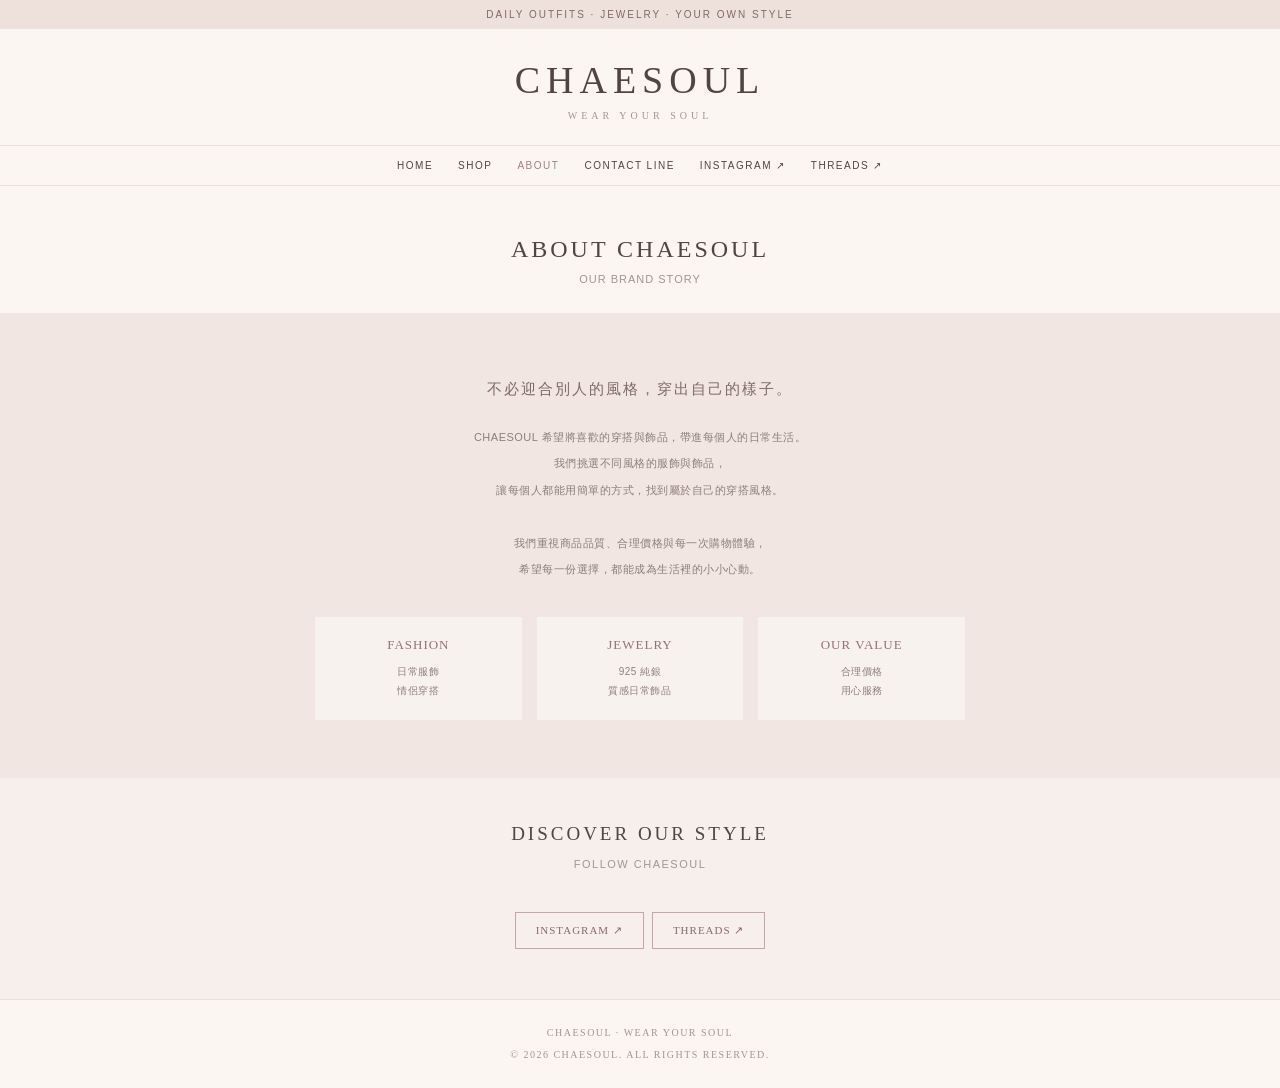
==== about.html @ 9f23541f "Add files via upload" ====
<!DOCTYPE html>
<html lang="zh-Hant"><head><meta charset="UTF-8"><meta name="viewport" content="width=device-width, initial-scale=1.0">
<meta name="theme-color" content="#fbf6f2"><meta name="description" content="CHAESOUL｜Wear Your Soul。日常服飾、情侶穿搭與質感飾品。">
<title>品牌介紹 | CHAESOUL</title><link rel="stylesheet" href="style.css"></head><body>
<div class="topbar">DAILY OUTFITS · JEWELRY · YOUR OWN STYLE</div>
<header><h1 class="logo"><a href="index.html">CHAESOUL</a></h1><p class="tagline">WEAR YOUR SOUL</p></header>
<nav>
<a href="index.html" >HOME</a><a href="shop.html" >SHOP</a><a href="about.html" aria-current="page">ABOUT</a><a href="contact.html" >CONTACT LINE</a>
<a href="https://www.instagram.com/chaesoul__/" target="_blank" rel="noopener noreferrer">INSTAGRAM ↗</a>
<a href="https://www.threads.com/@chaesoul__?igshid=NTc4MTIwNjQ2YQ==" target="_blank" rel="noopener noreferrer">THREADS ↗</a>
</nav><main>
<section class="page-intro"><h2>ABOUT CHAESOUL</h2><p>OUR BRAND STORY</p></section>
<section class="about"><div class="about-content"><p class="about-lead">不必迎合別人的風格，穿出自己的樣子。</p><p>CHAESOUL 希望將喜歡的穿搭與飾品，帶進每個人的日常生活。<br>我們挑選不同風格的服飾與飾品，<br>讓每個人都能用簡單的方式，找到屬於自己的穿搭風格。<br><br>我們重視商品品質、合理價格與每一次購物體驗，<br>希望每一份選擇，都能成為生活裡的小小心動。</p></div>
<div class="about-details"><div class="about-item"><h3>FASHION</h3><p>日常服飾<br>情侶穿搭</p></div><div class="about-item"><h3>JEWELRY</h3><p>925 純銀<br>質感日常飾品</p></div><div class="about-item"><h3>OUR VALUE</h3><p>合理價格<br>用心服務</p></div></div></section>
<section class="social"><div class="section-heading"><h2>DISCOVER OUR STYLE</h2><p>FOLLOW CHAESOUL</p></div><a class="social-button" href="https://www.instagram.com/chaesoul__/" target="_blank" rel="noopener noreferrer">INSTAGRAM ↗</a><a class="social-button" href="https://www.threads.com/@chaesoul__?igshid=NTc4MTIwNjQ2YQ==" target="_blank" rel="noopener noreferrer">THREADS ↗</a></section>
</main>
<footer>CHAESOUL · WEAR YOUR SOUL<br>© 2026 CHAESOUL. ALL RIGHTS RESERVED.</footer>
</body></html>
---- style.css ----
:root{--bg:#fbf6f2;--pink:#ead1d1;--rose:#a77e80;--text:#514544;--muted:#a39591;--line:#e9dfd9;--white:#fffdfb}
*{box-sizing:border-box}
html{scroll-behavior:smooth;scroll-padding-top:24px}
body{margin:0;background:var(--bg);color:var(--text);font-family:"Noto Sans TC","PingFang TC","Microsoft JhengHei",sans-serif}
a{color:inherit;text-decoration:none}button{font:inherit}
.topbar{padding:9px 12px;background:#eee0db;color:#806969;text-align:center;font-size:10px;letter-spacing:2px}
header{padding:29px 16px 24px;text-align:center}
.logo{margin:0;font-family:Georgia,"Times New Roman",serif;font-size:38px;font-weight:400;letter-spacing:6px}
.tagline{margin:8px 0 0;color:var(--muted);font-family:Georgia,serif;font-size:10px;letter-spacing:4px}
nav{display:flex;justify-content:center;flex-wrap:wrap;gap:25px;padding:14px 12px;border-top:1px solid var(--line);border-bottom:1px solid var(--line);font-size:10px;letter-spacing:1.5px}
nav a{transition:color .2s}nav a:hover,nav a[aria-current="page"]{color:var(--rose)}
.hero{padding:65px 18px 58px;text-align:center}
.hero-label{color:var(--rose);font-family:Georgia,serif;font-size:10px;letter-spacing:4px}
.hero h2{margin:15px 0 12px;font-family:Georgia,"Noto Serif TC",serif;font-size:clamp(23px,5vw,32px);font-weight:400;letter-spacing:3px;line-height:1.6}
.hero p{margin:0;color:#998985;font-size:11px;line-height:2.2;letter-spacing:1px}
.section{padding:30px 20px 60px}
.section-heading{margin-bottom:28px;text-align:center}
.section-heading h2{margin:0;font-family:Georgia,serif;font-size:19px;font-weight:400;letter-spacing:3px}
.section-heading p{margin:8px 0 0;color:var(--muted);font-size:10px;letter-spacing:1.5px}
.categories{display:grid;grid-template-columns:repeat(2,minmax(0,1fr));gap:20px;width:100%;max-width:760px;margin:0 auto}
.category-card{min-width:0;overflow:hidden;background:var(--white);border:1px solid #eee4df;transition:transform .25s,box-shadow .25s}
.category-card:hover{transform:translateY(-3px);box-shadow:0 8px 22px #9669781a}
.carousel{position:relative;overflow:hidden;background:#f0e4df;touch-action:pan-y}
.carousel-link{display:block;width:100%}
.carousel-image{display:none;width:100%;aspect-ratio:4/4.8;object-fit:cover;background:#f0e4df}
.carousel-image.active{display:block;animation:fadeIn .45s ease}
@keyframes fadeIn{from{opacity:.55}to{opacity:1}}
.carousel-arrow{position:absolute;top:50%;z-index:2;display:flex;align-items:center;justify-content:center;width:30px;height:30px;padding:0;transform:translateY(-50%);border:1px solid #ffffffbf;border-radius:50%;background:#fffdfbd1;color:#806969;font-size:19px;cursor:pointer}
.carousel-arrow.prev{left:8px}.carousel-arrow.next{right:8px}
.carousel-dots{position:absolute;bottom:10px;left:0;right:0;z-index:2;display:flex;justify-content:center;gap:6px}
.carousel-dot{width:6px;height:6px;padding:0;border:0;border-radius:50%;background:#ffffffa6;cursor:pointer}
.carousel-dot.active{width:16px;border-radius:6px;background:white}
.category-info{padding:18px 10px 21px;text-align:center}
.category-number{color:var(--rose);font-family:Georgia,serif;font-size:9px;letter-spacing:2px}
.category-info h3{margin:9px 0 7px;font-size:15px;font-weight:400;letter-spacing:2px}
.category-info p{margin:0;color:var(--muted);font-size:10px;line-height:1.8}
.shop-link,.outline-link{display:inline-block;margin-top:14px;padding:9px 16px;border:1px solid #ddc3c1;color:#967171;font-size:10px;letter-spacing:1px;transition:background .2s}
.shop-link:hover,.outline-link:hover{background:var(--pink)}
.about,.soft-section{padding:58px 20px;background:#f1e6e1;text-align:center}
.about-content{max-width:680px;margin:auto}
.about h2{margin:0 0 18px;font-family:Georgia,serif;font-size:20px;font-weight:400;letter-spacing:3px}
.about .about-lead{margin:0 0 17px;color:#806969;font-size:15px;letter-spacing:2px}
.about p{margin:0;color:#8f7e79;font-size:11px;line-height:2.4;letter-spacing:.5px}
.about-details{display:grid;grid-template-columns:repeat(3,1fr);gap:15px;max-width:650px;margin:35px auto 0}
.about-item{padding:20px 10px;background:#fffdfb8c}
.about-item h3{margin:0 0 9px;color:#967171;font-family:Georgia,serif;font-size:13px;font-weight:400;letter-spacing:1px}
.about-item p{font-size:10px;line-height:1.9}
.contact-wrap{max-width:700px;margin:0 auto;text-align:center}
.contact-intro{color:var(--muted);font-size:12px;line-height:2}
.line-card{max-width:490px;margin:30px auto 0;padding:38px 24px;background:var(--white);border:1px solid var(--line)}
.line-mark{width:62px;height:62px;margin:0 auto 18px;display:grid;place-items:center;border-radius:18px;background:#06c755;color:white;font-weight:700;font-size:24px}
.line-card h3{margin:0 0 10px;font-size:16px;font-weight:400;letter-spacing:2px}
.line-card p{margin:0;color:var(--muted);font-size:11px;line-height:2}
.line-button{display:inline-block;margin-top:22px;padding:14px 30px;background:#06c755;color:white;font-size:12px;letter-spacing:1px;transition:opacity .2s}
.line-button:hover{opacity:.85}
.line-note{margin-top:18px;color:var(--muted);font-size:10px;line-height:1.8}
.social{padding:45px 18px 50px;text-align:center;background:#f7efeb}
.social p{color:var(--muted);font-size:11px;line-height:2}
.social-button{display:inline-block;margin:9px 4px 0;padding:11px 20px;border:1px solid #c8a5a3;color:#896868;font-family:Georgia,serif;font-size:11px;letter-spacing:1px;transition:background .2s}
.social-button:hover{background:var(--pink)}
.page-intro{padding:50px 18px 28px;text-align:center}
.page-intro h2{margin:0;font-family:Georgia,serif;font-size:24px;font-weight:400;letter-spacing:3px}
.page-intro p{margin:10px 0 0;color:var(--muted);font-size:11px;letter-spacing:1px}
footer{padding:22px 12px;border-top:1px solid var(--line);color:var(--muted);text-align:center;font-family:Georgia,serif;font-size:10px;letter-spacing:1.5px;line-height:2.2}
@media(max-width:560px){header{padding:25px 12px 20px}.logo{font-size:32px;letter-spacing:5px}nav{gap:13px;font-size:9px}.hero{padding:43px 15px 38px}.section{padding:20px 16px 45px}.categories{gap:12px}.category-info{padding:14px 5px 16px}.category-info h3{font-size:13px;letter-spacing:1px}.category-info p{font-size:9px}.shop-link{padding:8px 9px;font-size:9px}.about-details{grid-template-columns:1fr;gap:10px}.line-card{padding:30px 18px}.social-button{padding:10px 13px;font-size:10px}}
@media(prefers-reduced-motion:reduce){*,*::before,*::after{scroll-behavior:auto!important;animation-duration:.01ms!important;transition-duration:.01ms!important}}
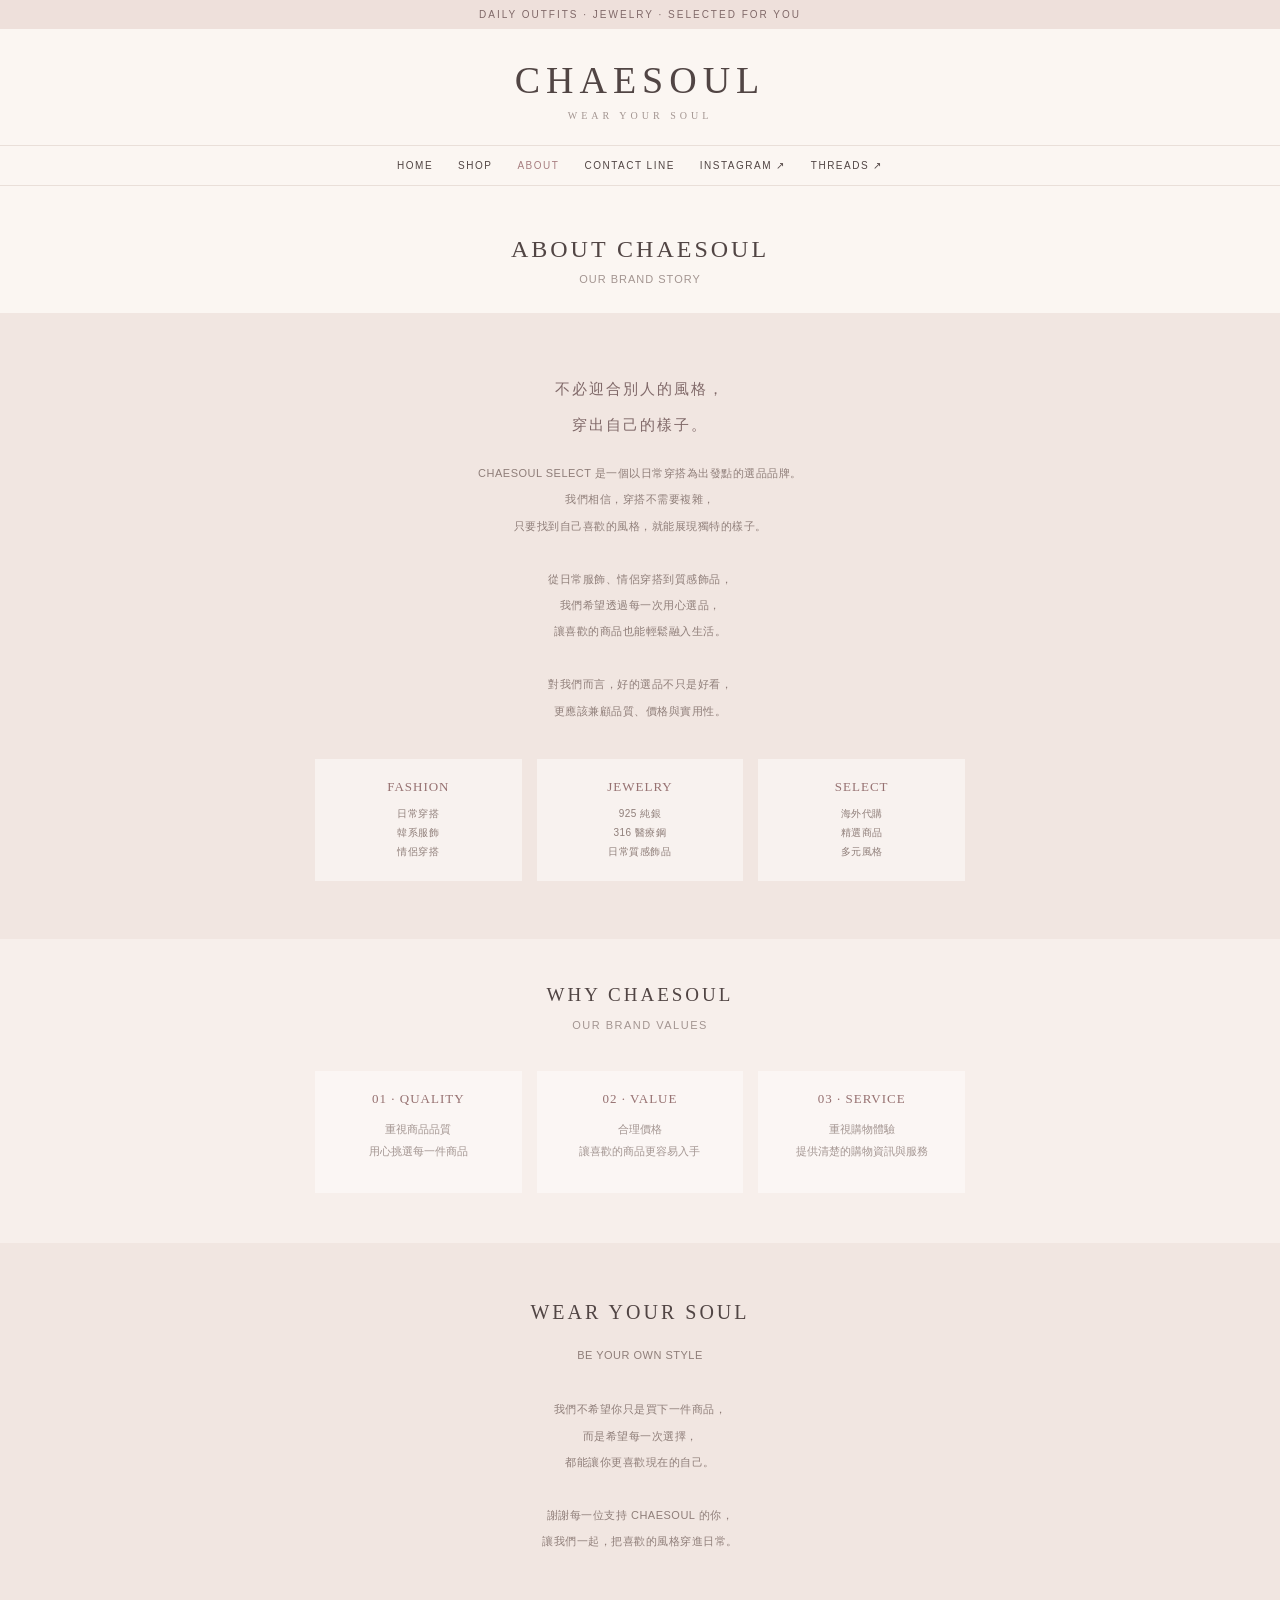
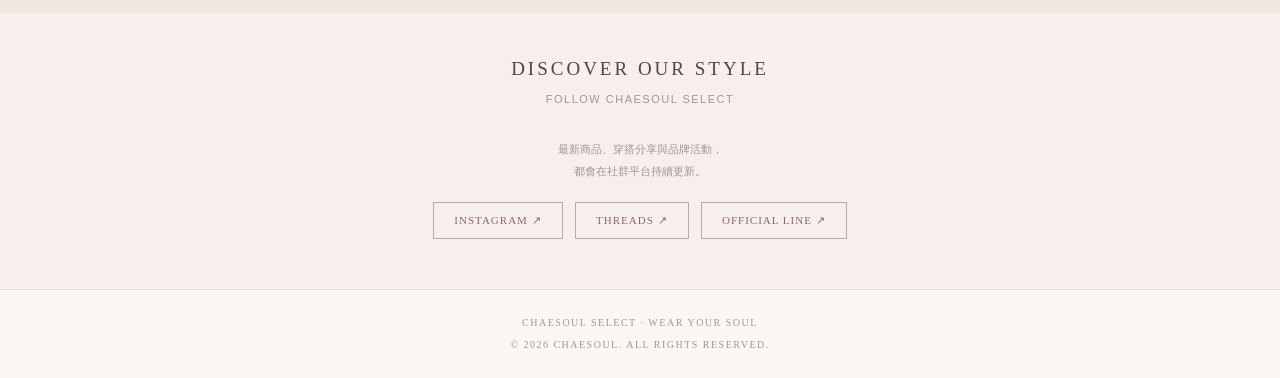
==== commit 62c7b32a: "Update about.html" ====
--- a/about.html
+++ b/about.html
@@ -1,18 +1,214 @@
 <!DOCTYPE html>
-<html lang="zh-Hant"><head><meta charset="UTF-8"><meta name="viewport" content="width=device-width, initial-scale=1.0">
-<meta name="theme-color" content="#fbf6f2"><meta name="description" content="CHAESOUL｜Wear Your Soul。日常服飾、情侶穿搭與質感飾品。">
-<title>品牌介紹 | CHAESOUL</title><link rel="stylesheet" href="style.css"></head><body>
-<div class="topbar">DAILY OUTFITS · JEWELRY · YOUR OWN STYLE</div>
-<header><h1 class="logo"><a href="index.html">CHAESOUL</a></h1><p class="tagline">WEAR YOUR SOUL</p></header>
-<nav>
-<a href="index.html" >HOME</a><a href="shop.html" >SHOP</a><a href="about.html" aria-current="page">ABOUT</a><a href="contact.html" >CONTACT LINE</a>
-<a href="https://www.instagram.com/chaesoul__/" target="_blank" rel="noopener noreferrer">INSTAGRAM ↗</a>
-<a href="https://www.threads.com/@chaesoul__?igshid=NTc4MTIwNjQ2YQ==" target="_blank" rel="noopener noreferrer">THREADS ↗</a>
-</nav><main>
-<section class="page-intro"><h2>ABOUT CHAESOUL</h2><p>OUR BRAND STORY</p></section>
-<section class="about"><div class="about-content"><p class="about-lead">不必迎合別人的風格，穿出自己的樣子。</p><p>CHAESOUL 希望將喜歡的穿搭與飾品，帶進每個人的日常生活。<br>我們挑選不同風格的服飾與飾品，<br>讓每個人都能用簡單的方式，找到屬於自己的穿搭風格。<br><br>我們重視商品品質、合理價格與每一次購物體驗，<br>希望每一份選擇，都能成為生活裡的小小心動。</p></div>
-<div class="about-details"><div class="about-item"><h3>FASHION</h3><p>日常服飾<br>情侶穿搭</p></div><div class="about-item"><h3>JEWELRY</h3><p>925 純銀<br>質感日常飾品</p></div><div class="about-item"><h3>OUR VALUE</h3><p>合理價格<br>用心服務</p></div></div></section>
-<section class="social"><div class="section-heading"><h2>DISCOVER OUR STYLE</h2><p>FOLLOW CHAESOUL</p></div><a class="social-button" href="https://www.instagram.com/chaesoul__/" target="_blank" rel="noopener noreferrer">INSTAGRAM ↗</a><a class="social-button" href="https://www.threads.com/@chaesoul__?igshid=NTc4MTIwNjQ2YQ==" target="_blank" rel="noopener noreferrer">THREADS ↗</a></section>
-</main>
-<footer>CHAESOUL · WEAR YOUR SOUL<br>© 2026 CHAESOUL. ALL RIGHTS RESERVED.</footer>
-</body></html>+<html lang="zh-Hant">
+<head>
+  <meta charset="UTF-8">
+  <meta name="viewport" content="width=device-width, initial-scale=1.0">
+  <meta name="theme-color" content="#fbf6f2">
+  <meta name="description" content="CHAESOUL SELECT｜日常服飾、情侶穿搭、質感飾品與海外代購。找到喜歡的風格，穿出自己的樣子。">
+  <title>品牌介紹 | CHAESOUL SELECT</title>
+  <link rel="stylesheet" href="style.css">
+</head>
+
+<body>
+
+  <div class="topbar">
+    DAILY OUTFITS · JEWELRY · SELECTED FOR YOU
+  </div>
+
+  <header>
+    <h1 class="logo">
+      <a href="index.html">CHAESOUL</a>
+    </h1>
+    <p class="tagline">WEAR YOUR SOUL</p>
+  </header>
+
+  <nav>
+    <a href="index.html">HOME</a>
+    <a href="shop.html">SHOP</a>
+    <a href="about.html" aria-current="page">ABOUT</a>
+    <a href="contact.html">CONTACT LINE</a>
+    <a href="https://www.instagram.com/chaesoul__/" target="_blank" rel="noopener noreferrer">INSTAGRAM ↗</a>
+    <a href="https://www.threads.com/@chaesoul__" target="_blank" rel="noopener noreferrer">THREADS ↗</a>
+  </nav>
+
+  <main>
+
+    <!-- 品牌主視覺 -->
+    <section class="page-intro">
+      <h2>ABOUT CHAESOUL</h2>
+      <p>OUR BRAND STORY</p>
+    </section>
+
+    <!-- 品牌理念 -->
+    <section class="about">
+
+      <div class="about-content">
+
+        <p class="about-lead">
+          不必迎合別人的風格，<br>
+          穿出自己的樣子。
+        </p>
+
+        <p>
+          CHAESOUL SELECT 是一個以日常穿搭為出發點的選品品牌。<br>
+          我們相信，穿搭不需要複雜，<br>
+          只要找到自己喜歡的風格，就能展現獨特的樣子。
+          <br><br>
+
+          從日常服飾、情侶穿搭到質感飾品，<br>
+          我們希望透過每一次用心選品，<br>
+          讓喜歡的商品也能輕鬆融入生活。
+          <br><br>
+
+          對我們而言，好的選品不只是好看，<br>
+          更應該兼顧品質、價格與實用性。
+        </p>
+
+      </div>
+
+      <div class="about-details">
+
+        <div class="about-item">
+          <h3>FASHION</h3>
+          <p>
+            日常穿搭<br>
+            韓系服飾<br>
+            情侶穿搭
+          </p>
+        </div>
+
+        <div class="about-item">
+          <h3>JEWELRY</h3>
+          <p>
+            925 純銀<br>
+            316 醫療鋼<br>
+            日常質感飾品
+          </p>
+        </div>
+
+        <div class="about-item">
+          <h3>SELECT</h3>
+          <p>
+            海外代購<br>
+            精選商品<br>
+            多元風格
+          </p>
+        </div>
+
+      </div>
+
+    </section>
+
+    <!-- 品牌特色 -->
+    <section class="social">
+
+      <div class="section-heading">
+        <h2>WHY CHAESOUL</h2>
+        <p>OUR BRAND VALUES</p>
+      </div>
+
+      <div class="about-details">
+
+        <div class="about-item">
+          <h3>01 · QUALITY</h3>
+          <p>
+            重視商品品質<br>
+            用心挑選每一件商品
+          </p>
+        </div>
+
+        <div class="about-item">
+          <h3>02 · VALUE</h3>
+          <p>
+            合理價格<br>
+            讓喜歡的商品更容易入手
+          </p>
+        </div>
+
+        <div class="about-item">
+          <h3>03 · SERVICE</h3>
+          <p>
+            重視購物體驗<br>
+            提供清楚的購物資訊與服務
+          </p>
+        </div>
+
+      </div>
+
+    </section>
+
+    <!-- 品牌宣言 -->
+    <section class="about">
+
+      <div class="about-content">
+
+        <div class="section-heading">
+          <h2>WEAR YOUR SOUL</h2>
+          <p>BE YOUR OWN STYLE</p>
+        </div>
+
+        <p>
+          我們不希望你只是買下一件商品，<br>
+          而是希望每一次選擇，<br>
+          都能讓你更喜歡現在的自己。
+          <br><br>
+          謝謝每一位支持 CHAESOUL 的你，<br>
+          讓我們一起，把喜歡的風格穿進日常。
+        </p>
+
+      </div>
+
+    </section>
+
+    <!-- 社群及官方 LINE -->
+    <section class="social">
+
+      <div class="section-heading">
+        <h2>DISCOVER OUR STYLE</h2>
+        <p>FOLLOW CHAESOUL SELECT</p>
+      </div>
+
+      <p>
+        最新商品、穿搭分享與品牌活動，<br>
+        都會在社群平台持續更新。
+      </p>
+
+      <a
+        class="social-button"
+        href="https://www.instagram.com/chaesoul__/"
+        target="_blank"
+        rel="noopener noreferrer"
+      >
+        INSTAGRAM ↗
+      </a>
+
+      <a
+        class="social-button"
+        href="https://www.threads.com/@chaesoul__"
+        target="_blank"
+        rel="noopener noreferrer"
+      >
+        THREADS ↗
+      </a>
+
+      <a
+        class="social-button"
+        href="https://lin.ee/R7tp9XY"
+        target="_blank"
+        rel="noopener noreferrer"
+      >
+        OFFICIAL LINE ↗
+      </a>
+
+    </section>
+
+  </main>
+
+  <footer>
+    CHAESOUL SELECT · WEAR YOUR SOUL
+    <br>
+    © 2026 CHAESOUL. ALL RIGHTS RESERVED.
+  </footer>
+
+</body>
+</html>
--- a/style.css
+++ b/style.css
@@ -64,3 +64,40 @@
 footer{padding:22px 12px;border-top:1px solid var(--line);color:var(--muted);text-align:center;font-family:Georgia,serif;font-size:10px;letter-spacing:1.5px;line-height:2.2}
 @media(max-width:560px){header{padding:25px 12px 20px}.logo{font-size:32px;letter-spacing:5px}nav{gap:13px;font-size:9px}.hero{padding:43px 15px 38px}.section{padding:20px 16px 45px}.categories{gap:12px}.category-info{padding:14px 5px 16px}.category-info h3{font-size:13px;letter-spacing:1px}.category-info p{font-size:9px}.shop-link{padding:8px 9px;font-size:9px}.about-details{grid-template-columns:1fr;gap:10px}.line-card{padding:30px 18px}.social-button{padding:10px 13px;font-size:10px}}
 @media(prefers-reduced-motion:reduce){*,*::before,*::after{scroll-behavior:auto!important;animation-duration:.01ms!important;transition-duration:.01ms!important}}
+/* 商品分類版面優化 */
+#fashion .categories,
+#jewelry .categories {
+  grid-template-columns: minmax(0, 560px);
+  justify-content: center;
+}
+
+#fashion .category-card,
+#jewelry .category-card {
+  width: 100%;
+}
+
+/* 商品圖片比例 */
+#fashion .carousel-image,
+#jewelry .carousel-image {
+  aspect-ratio: 4 / 4.5;
+  object-fit: cover;
+}
+
+/* 手機版優化 */
+@media (max-width: 560px) {
+  #fashion .categories,
+  #jewelry .categories {
+    grid-template-columns: minmax(0, 1fr);
+  }
+
+  #fashion .category-info,
+  #jewelry .category-info {
+    padding: 20px 12px;
+  }
+
+  #fashion .shop-link,
+  #jewelry .shop-link {
+    padding: 11px 20px;
+    font-size: 10px;
+  }
+}
